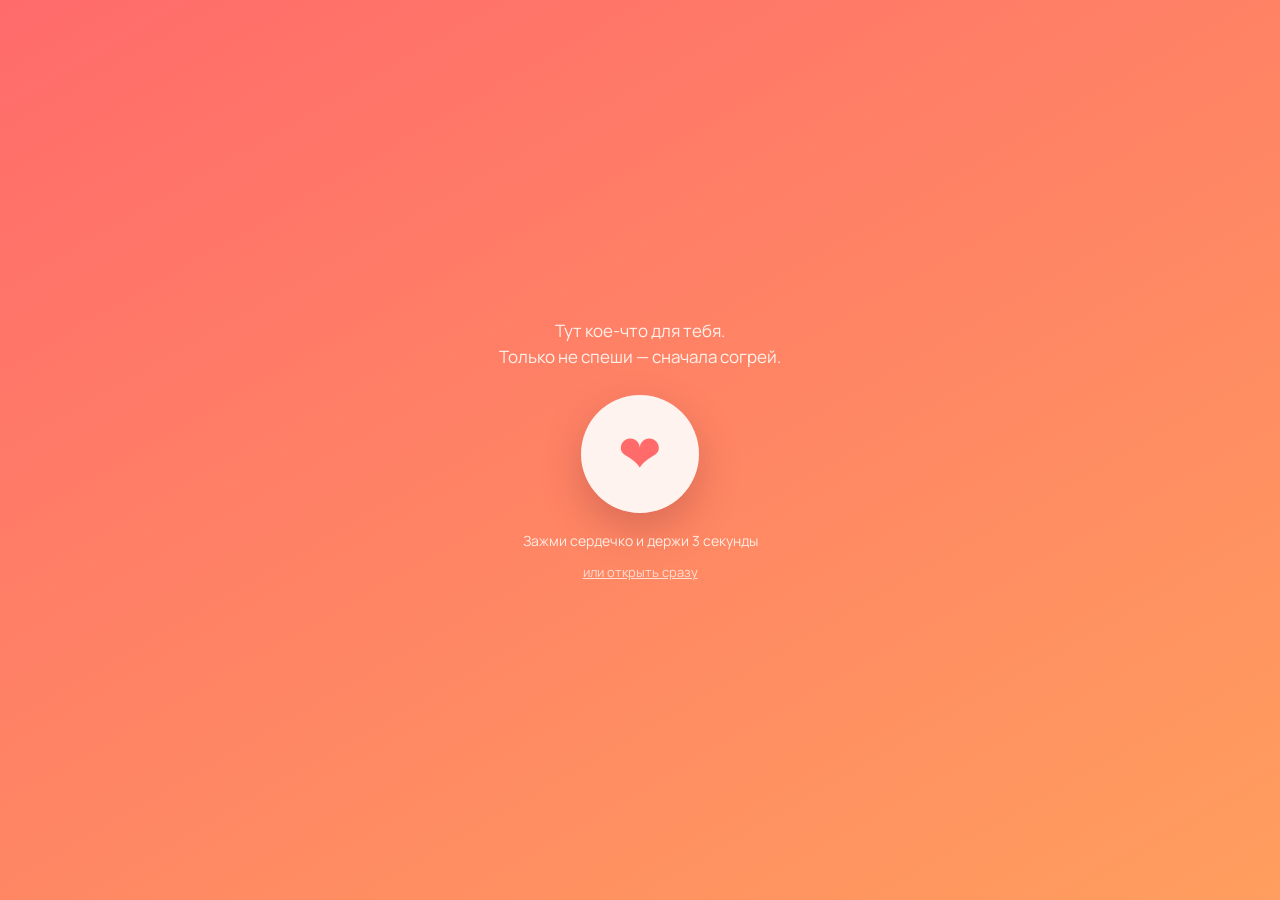
==== index.html @ 7c9bd0fb "Приглашение на свидание: 5 экранов, кнопка «Нет», отправка ответа" ====
<!doctype html>
<html lang="ru">
<head>
<meta charset="utf-8">
<meta name="viewport" content="width=device-width,initial-scale=1,viewport-fit=cover">
<meta name="theme-color" content="#FF6B6B">
<title>У меня к тебе вопрос 💌</title>
<link rel="preconnect" href="https://fonts.googleapis.com">
<link rel="preconnect" href="https://fonts.gstatic.com" crossorigin>
<link href="https://fonts.googleapis.com/css2?family=Caveat:wght@700&family=Manrope:wght@400;600;800&family=Unbounded:wght@600;800&display=swap" rel="stylesheet">
<link rel="stylesheet" href="css/style.css">
</head>
<body>

<div class="bg"><div id="petals" class="petals"></div></div>

<main class="stage">

  <!-- 0. ВСТУПЛЕНИЕ -->
  <section class="screen on" id="s0">
    <div class="intro">
      <p class="lead">Тут кое-что для тебя.<br>Только не спеши — сначала согрей.</p>
      <button class="heart" id="warmHeart" aria-label="Согреть сердечко">❤</button>
      <p class="hint" id="warmHint">Зажми сердечко и держи 3 секунды</p>
      <button class="link" id="skipIntro">или открыть сразу</button>
    </div>
  </section>

  <!-- 1. ПРИГЛАШЕНИЕ -->
  <section class="screen" id="s1">
    <div class="card">
      <div class="photo" id="photoWrap"><img id="photo" alt=""></div>
      <h1 class="q" id="question">Пойдёшь со мной на свидание?</h1>
      <div class="btnrow" id="btnrow">
        <button class="btn yes" id="yesBtn">Да! 😍</button>
        <button class="btn no" id="noBtn">Нет</button>
      </div>
    </div>
  </section>

  <!-- 2. ДАТА И ВРЕМЯ -->
  <section class="screen" id="s2">
    <div class="card">
      <h2 class="step">Когда тебе удобно?</h2>
      <p class="sub">Выбери день и время — подстроюсь под тебя.</p>
      <div class="chips" id="dateChips"></div>
      <div class="chips times" id="timeChips"></div>
      <button class="btn yes wide" id="dateNext" disabled>Дальше →</button>
    </div>
  </section>

  <!-- 3. ЗАНЯТИЕ -->
  <section class="screen" id="s3">
    <div class="card">
      <h2 class="step">И чем займёмся?</h2>
      <p class="sub">Что ближе — то и будет.</p>
      <div class="acts" id="actChips"></div>
      <button class="btn yes wide" id="actNext" disabled>Дальше →</button>
    </div>
  </section>

  <!-- 4. ФИНАЛ -->
  <section class="screen" id="s4">
    <div class="card final">
      <div class="bigemoji">🎉</div>
      <h2 class="step">Ура! Это свидание 💛</h2>
      <p class="finaltext" id="finalText"></p>
      <button class="envelope" id="envelope">
        <span class="envicon">💌</span>
        <span>тут ещё кое-что для тебя</span>
      </button>
      <p class="secret" id="secret"></p>
      <p class="signed">— <span id="signedBy"></span></p>
    </div>
  </section>

</main>

<script src="js/config.js"></script>
<script src="js/app.js"></script>
</body>
</html>
---- css/style.css ----
:root{
  --coral:#FF6B6B; --peach:#FF9E5E; --ink:#3A2A2E; --soft:#7A6266;
  --card:rgba(255,255,255,.86); --line:rgba(58,42,46,.10);
  --grad:linear-gradient(150deg,#FF6B6B,#FF9E5E);
}
*{box-sizing:border-box;-webkit-tap-highlight-color:transparent}
html,body{margin:0;height:100%}
body{
  font-family:Manrope,system-ui,-apple-system,sans-serif;color:var(--ink);
  background:var(--grad);background-attachment:fixed;overflow-x:hidden;
  display:flex;align-items:center;justify-content:center;min-height:100dvh;
}
/* фон и лепестки */
.bg{position:fixed;inset:0;overflow:hidden;pointer-events:none;z-index:0}
.petals span{position:absolute;top:-8vh;font-size:18px;opacity:.85;
  animation:fall linear infinite;will-change:transform}
@keyframes fall{
  0%{transform:translateY(-10vh) rotate(0deg);opacity:0}
  10%{opacity:.9}
  100%{transform:translateY(115vh) rotate(360deg);opacity:0}
}
.stage{position:relative;z-index:1;width:100%;max-width:560px;padding:20px}
.screen{display:none;animation:pop .45s cubic-bezier(.2,.7,.3,1)}
.screen.on{display:block}
@keyframes pop{from{opacity:0;transform:translateY(18px) scale(.97)}to{opacity:1;transform:none}}

/* карточка */
.card{
  background:var(--card);backdrop-filter:blur(14px);-webkit-backdrop-filter:blur(14px);
  border:1px solid rgba(255,255,255,.7);border-radius:28px;
  padding:26px 22px;box-shadow:0 24px 60px rgba(120,40,50,.22);
  text-align:center;position:relative;
}
/* вступление */
.intro{text-align:center;color:#fff8f3;padding:30px 12px}
.lead{font-size:17px;line-height:1.5;opacity:.95;margin:0 0 26px}
.heart{
  width:118px;height:118px;border-radius:50%;border:0;cursor:pointer;
  font-size:52px;color:var(--coral);background:rgba(255,255,255,.9);
  display:inline-flex;align-items:center;justify-content:center;
  box-shadow:0 16px 40px rgba(120,40,50,.28);transition:transform .15s;
  touch-action:none;user-select:none;
}
.heart.warm{animation:warm .5s ease-in-out infinite alternate;color:#FF3D6E}
@keyframes warm{to{transform:scale(1.09);box-shadow:0 16px 54px rgba(255,61,110,.6)}}
.hint{margin:18px 0 10px;font-size:14px;opacity:.9}
.link{background:none;border:0;color:#fff;opacity:.72;font:inherit;font-size:13px;
  text-decoration:underline;cursor:pointer}

/* фото + вопрос */
.photo{margin:-6px auto 16px;max-width:280px;border-radius:20px;overflow:hidden}
.photo img{width:100%;display:block}
.photo:empty,.photo img:not([src]){display:none}
.photo img:not([src]){display:none}
.q{
  font-family:Unbounded,system-ui,sans-serif;font-weight:700;font-size:26px;
  line-height:1.22;margin:6px 0 22px;letter-spacing:-.02em;
}
.btnrow{position:relative;display:flex;gap:12px;justify-content:center;
  align-items:center;min-height:64px;flex-wrap:wrap}
.btn{
  font-family:Manrope,sans-serif;font-weight:800;font-size:16px;border:0;
  border-radius:18px;padding:15px 26px;cursor:pointer;transition:transform .12s,box-shadow .2s;
}
.btn:active{transform:scale(.96)}
.btn.yes{background:var(--grad);color:#fff;box-shadow:0 12px 26px rgba(255,90,90,.42)}
.btn.no{background:#fff;color:var(--soft);border:1.5px solid var(--line);
  box-shadow:0 8px 18px rgba(120,40,50,.10);transition:transform .28s cubic-bezier(.2,.8,.3,1),font-size .28s}
.btn.wide{display:block;width:100%;margin-top:20px}
.btn[disabled]{opacity:.45;pointer-events:none}
.gone{opacity:0!important;pointer-events:none}

/* шаги */
.step{font-family:Unbounded,sans-serif;font-weight:700;font-size:21px;margin:0 0 6px}
.sub{font-size:14px;color:var(--soft);margin:0 0 18px}
.chips{display:flex;flex-wrap:wrap;gap:10px;justify-content:center;margin-bottom:14px}
.chip{
  font:inherit;font-size:15px;font-weight:600;padding:12px 16px;border-radius:14px;
  border:1.5px solid var(--line);background:#fff;color:var(--ink);cursor:pointer;
  transition:.15s;
}
.chip.sel{background:var(--grad);color:#fff;border-color:transparent;
  box-shadow:0 10px 22px rgba(255,90,90,.35)}
.acts{display:grid;gap:10px}
.acts .chip{display:flex;align-items:center;gap:10px;justify-content:center;width:100%}

/* финал */
.bigemoji{font-size:52px;line-height:1;margin-bottom:8px}
.finaltext{font-size:17px;line-height:1.55;margin:8px 0 18px;color:var(--ink)}
.envelope{
  display:inline-flex;align-items:center;gap:9px;font:inherit;font-size:14px;font-weight:700;
  background:#FFF3E9;border:1.5px dashed rgba(255,107,107,.55);color:#C2452F;
  border-radius:16px;padding:12px 16px;cursor:pointer;transition:.2s;
}
.envelope:hover{background:#FFE8DA;transform:translateY(-1px)}
.envelope.open{pointer-events:none;opacity:.5}
.secret{
  display:none;font-family:Caveat,cursive;font-size:22px;line-height:1.35;
  color:#B23A48;margin:14px 6px 0;
}
.secret.show{display:block;animation:pop .5s}
.signed{font-family:Caveat,cursive;font-size:20px;color:var(--soft);margin:16px 0 0}

/* летящие сердечки при «Да» */
.flying{position:fixed;pointer-events:none;z-index:99;font-size:26px;
  animation:fly 1.15s cubic-bezier(.2,.7,.3,1) forwards}
@keyframes fly{
  0%{opacity:1;transform:translate(-50%,-50%) scale(.4)}
  100%{opacity:0;transform:translate(calc(-50% + var(--dx)),calc(-50% + var(--dy))) scale(1.3)}
}
@media(max-width:400px){
  .q{font-size:22px}
  .card{padding:22px 16px;border-radius:22px}
}
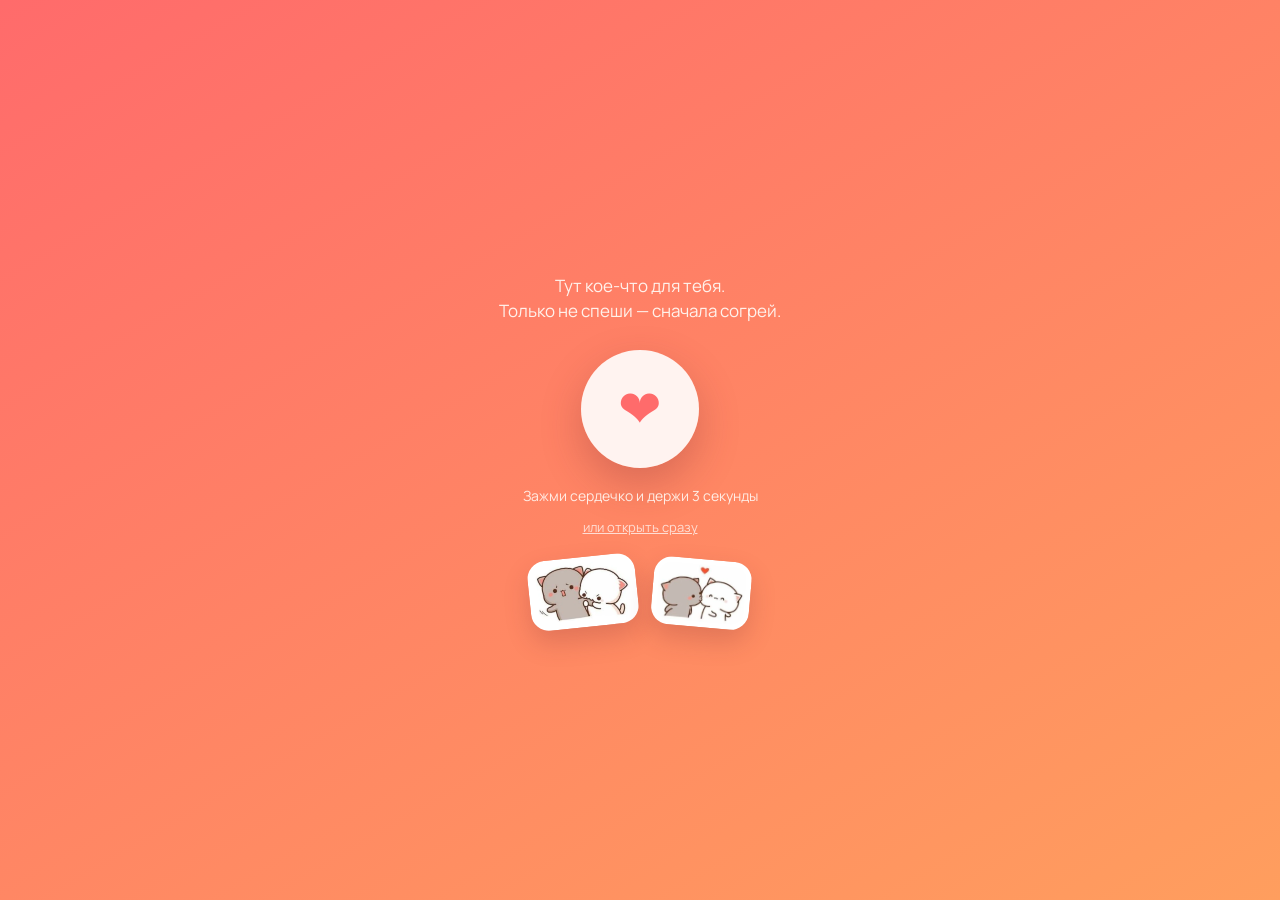
==== commit 940ba52f: "Котики на экране входа и на финале - scripts/crop_cats.py: нарезка присланной картинки на 4 файла 2x" ====
--- a/index.html
+++ b/index.html
@@ -9,6 +9,7 @@
 <link rel="preconnect" href="https://fonts.gstatic.com" crossorigin>
 <link href="https://fonts.googleapis.com/css2?family=Caveat:wght@700&family=Manrope:wght@400;600;800&family=Unbounded:wght@600;800&display=swap" rel="stylesheet">
 <link rel="stylesheet" href="css/style.css">
+<link rel="stylesheet" href="css/vibe.css">
 </head>
 <body>
 
@@ -23,6 +24,10 @@
       <button class="heart" id="warmHeart" aria-label="Согреть сердечко">❤</button>
       <p class="hint" id="warmHint">Зажми сердечко и держи 3 секунды</p>
       <button class="link" id="skipIntro">или открыть сразу</button>
+      <div class="cats" id="cats">
+        <img class="cat-sticker" src="img/cat-play.webp" alt="" width="368" height="226">
+        <img class="cat-sticker" src="img/cat-love.webp" alt="" width="418" height="276">
+      </div>
     </div>
   </section>
 
@@ -70,6 +75,7 @@
         <span>тут ещё кое-что для тебя</span>
       </button>
       <p class="secret" id="secret"></p>
+      <img class="cat-sticker cat-final" src="img/cat-lie.webp" alt="" width="346" height="308">
       <p class="signed">— <span id="signedBy"></span></p>
     </div>
   </section>
@@ -77,6 +83,7 @@
 </main>
 
 <script src="js/config.js"></script>
+<script src="js/params.js"></script>
 <script src="js/app.js"></script>
 </body>
 </html>
--- a/css/style.css
+++ b/css/style.css
@@ -112,3 +112,33 @@
   .q{font-size:22px}
   .card{padding:22px 16px;border-radius:22px}
 }
+
+/* ---------- котики-стикеры ---------- */
+.cats{
+  display:flex;justify-content:center;align-items:flex-end;gap:10px;
+  margin-top:20px;pointer-events:none;
+}
+.cat-sticker{
+  display:block;width:108px;height:auto;padding:5px;background:#fff;border-radius:18px;
+  box-shadow:0 12px 26px rgba(120,40,50,.22);
+  transform-origin:50% 90%;
+  animation:catFloat 6s ease-in-out infinite;
+}
+.cats .cat-sticker:nth-child(1){transform:rotate(-6deg)}
+.cats .cat-sticker:nth-child(2){transform:rotate(5deg);animation-delay:-3s;width:98px}
+@keyframes catFloat{
+  0%,100%{translate:0 0}
+  50%{translate:0 -7px}
+}
+.cat-final{
+  margin:18px auto 0;width:120px;rotate:-3deg;
+  animation-delay:-1.5s;
+}
+@media(max-width:400px){
+  .cat-sticker{width:104px}
+  .cats .cat-sticker:nth-child(2){width:96px}
+  .cat-final{width:110px}
+}
+@media(prefers-reduced-motion:reduce){
+  .cat-sticker{animation:none}
+}
--- a/css/vibe.css
+++ b/css/vibe.css
@@ -0,0 +1,29 @@
+/* Темы-вайбы и шрифтовые варианты для приглашения.
+   Значения переменных ставит js/params.js на <html>; здесь только шрифтовые режимы. */
+
+html[data-font="geo"] .q,
+html[data-font="geo"] .step { font-family: Unbounded, system-ui, sans-serif; font-weight: 700; }
+
+html[data-font="script"] .q,
+html[data-font="script"] .step {
+  font-family: Caveat, cursive; font-weight: 700; letter-spacing: 0;
+  font-size: 34px; line-height: 1.15;
+}
+html[data-font="script"] .q { font-size: 36px; }
+
+html[data-font="serif"] .q,
+html[data-font="serif"] .step {
+  font-family: Georgia, 'Times New Roman', serif; font-weight: 700;
+  letter-spacing: -.01em;
+}
+
+/* тёмные вайбы: карточка и текст читаются на тёмном фоне */
+html[data-dark="1"] body { color: #f7f2ea; }
+html[data-dark="1"] .card { background: rgba(24, 20, 34, .72); border-color: rgba(255, 255, 255, .12); }
+html[data-dark="1"] .q, html[data-dark="1"] .step, html[data-dark="1"] .finaltext { color: #fdf9f3; }
+html[data-dark="1"] .sub, html[data-dark="1"] .signed { color: #c9c1d6; }
+html[data-dark="1"] .chip { background: rgba(255, 255, 255, .1); color: #f7f2ea; border-color: rgba(255, 255, 255, .18); }
+html[data-dark="1"] .btn.no { background: rgba(255, 255, 255, .12); color: #efe9f5; border-color: rgba(255, 255, 255, .2); }
+html[data-dark="1"] .envelope { background: rgba(255, 255, 255, .1); color: #ffd9c2; border-color: rgba(255, 200, 160, .5); }
+html[data-dark="1"] .secret { color: #ffc9b0; }
+html[data-dark="1"] .intro { color: #fff6ef; }
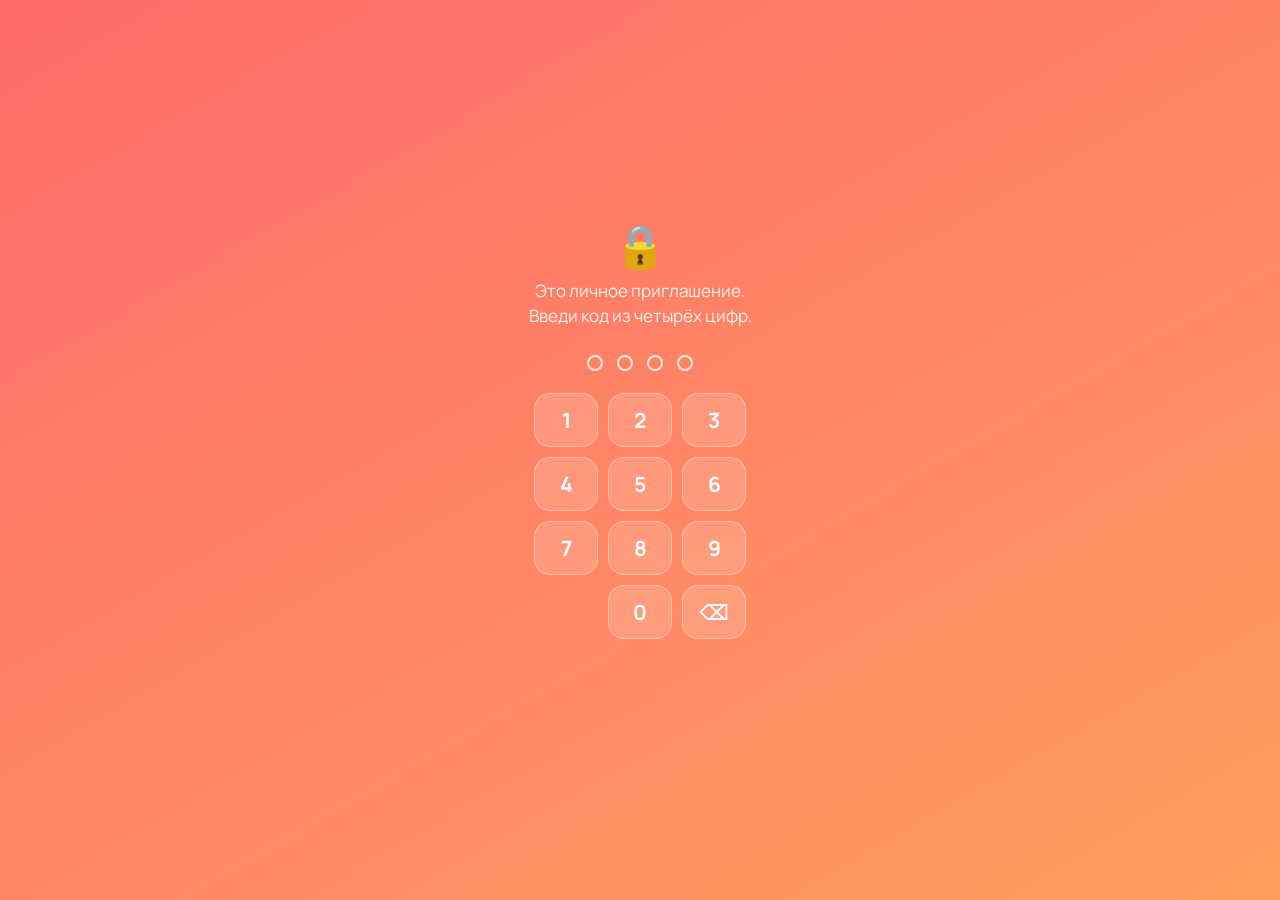
==== commit 685912f9: "PIN-код 2310, новые кнопки, второе фото на утро и видео на финале - PIN-экран с клавиатурой (config." ====
--- a/index.html
+++ b/index.html
@@ -17,8 +17,32 @@
 
 <main class="stage">
 
-  <!-- 0. ВСТУПЛЕНИЕ -->
-  <section class="screen on" id="s0">
+  <!-- 0. КОД ДОСТУПА -->
+  <section class="screen on" id="sPin">
+    <div class="intro pinwrap">
+      <div class="pinlock">🔒</div>
+      <p class="lead">Это личное приглашение.<br>Введи код из четырёх цифр.</p>
+      <div class="pindots" id="pinDots"><i></i><i></i><i></i><i></i></div>
+      <div class="keypad" id="keypad">
+        <button type="button" data-k="1">1</button>
+        <button type="button" data-k="2">2</button>
+        <button type="button" data-k="3">3</button>
+        <button type="button" data-k="4">4</button>
+        <button type="button" data-k="5">5</button>
+        <button type="button" data-k="6">6</button>
+        <button type="button" data-k="7">7</button>
+        <button type="button" data-k="8">8</button>
+        <button type="button" data-k="9">9</button>
+        <span class="keyspace"></span>
+        <button type="button" data-k="0">0</button>
+        <button type="button" data-k="del" aria-label="Стереть">⌫</button>
+      </div>
+      <p class="hint" id="pinHint"></p>
+    </div>
+  </section>
+
+  <!-- ВСТУПЛЕНИЕ -->
+  <section class="screen" id="s0">
     <div class="intro">
       <p class="lead">Тут кое-что для тебя.<br>Только не спеши — сначала согрей.</p>
       <button class="heart" id="warmHeart" aria-label="Согреть сердечко">❤</button>
@@ -43,32 +67,52 @@
     </div>
   </section>
 
-  <!-- 2. ДАТА И ВРЕМЯ -->
+  <!-- 2. КАК ПРОВЕДЁМ ВЕЧЕР -->
   <section class="screen" id="s2">
     <div class="card">
-      <h2 class="step">Когда тебе удобно?</h2>
-      <p class="sub">Выбери день и время — подстроюсь под тебя.</p>
-      <div class="chips" id="dateChips"></div>
-      <div class="chips times" id="timeChips"></div>
-      <button class="btn yes wide" id="dateNext" disabled>Дальше →</button>
+      <h2 class="step" id="evenTitle">Как бы ты хотела провести вечер?</h2>
+      <p class="sub" id="evenSub">Выбери — подстроюсь под тебя.</p>
+      <div class="acts" id="evenChips"></div>
     </div>
   </section>
 
-  <!-- 3. ЗАНЯТИЕ -->
+  <!-- 3. ВЕТКА: кафе или дома -->
   <section class="screen" id="s3">
     <div class="card">
-      <h2 class="step">И чем займёмся?</h2>
-      <p class="sub">Что ближе — то и будет.</p>
-      <div class="acts" id="actChips"></div>
-      <button class="btn yes wide" id="actNext" disabled>Дальше →</button>
+      <h2 class="step" id="bTitle"></h2>
+      <p class="sub" id="bSub"></p>
+      <div class="acts" id="bChips"></div>
+      <div class="ownwrap" id="ownWrap" hidden>
+        <input class="owninput" id="ownInput" type="text" maxlength="80">
+      </div>
+      <button class="btn yes wide" id="bNext" disabled>Дальше →</button>
     </div>
   </section>
 
-  <!-- 4. ФИНАЛ -->
+  <!-- 4. УТРО СУББОТЫ -->
   <section class="screen" id="s4">
+    <div class="card">
+      <div class="scene-row">
+        <img class="scene" id="saturdayPic" src="img/saturday.webp" alt="Утро субботы" width="585" height="544">
+        <img class="scene" id="saturdayPic2" src="img/saturday2.webp" alt="" width="720" height="720">
+      </div>
+      <h2 class="step" id="mTitle">Утро субботы. Завтрак?</h2>
+      <p class="sub" id="mSub">Можно всё сразу.</p>
+      <div class="acts" id="mChips"></div>
+      <div class="ownwrap" id="mOwnWrap" hidden>
+        <input class="owninput" id="mOwnInput" type="text" maxlength="80">
+      </div>
+      <button class="btn yes wide" id="mNext" disabled>Дальше →</button>
+    </div>
+  </section>
+
+  <!-- 5. ФИНАЛ -->
+  <section class="screen" id="s5">
     <div class="card final">
       <div class="bigemoji">🎉</div>
       <h2 class="step">Ура! Это свидание 💛</h2>
+      <video class="final-video" id="finalVideo" src="video/ura.mp4" poster="video/ura-poster.jpg"
+             width="576" height="1024" autoplay muted loop playsinline preload="metadata"></video>
       <p class="finaltext" id="finalText"></p>
       <button class="envelope" id="envelope">
         <span class="envicon">💌</span>
--- a/css/style.css
+++ b/css/style.css
@@ -82,7 +82,59 @@
 .chip.sel{background:var(--grad);color:#fff;border-color:transparent;
   box-shadow:0 10px 22px rgba(255,90,90,.35)}
 .acts{display:grid;gap:10px}
-.acts .chip{display:flex;align-items:center;gap:10px;justify-content:center;width:100%}
+.acts .chip{display:flex;flex-direction:column;align-items:center;justify-content:center;
+  gap:2px;width:100%;min-height:62px;padding:10px 14px}
+.acts .chip .emo{font-size:30px;line-height:1.05}
+.acts .chip .lbl{font-size:15.5px;font-weight:600;line-height:1.2}
+/* свой вариант */
+.ownwrap{margin-top:10px}
+.owninput{
+  width:100%;font:inherit;font-size:15px;font-weight:600;padding:13px 16px;border-radius:14px;
+  border:1.5px solid var(--line);background:#fff;color:var(--ink);text-align:center;
+}
+.owninput:focus{outline:none;border-color:var(--coral)}
+
+/* ---------- экран кода доступа ---------- */
+.pinwrap{padding:26px 12px 18px}
+.pinlock{font-size:42px;line-height:1;margin-bottom:12px}
+.pindots{display:flex;gap:14px;justify-content:center;margin:2px 0 22px}
+.pindots i{
+  width:16px;height:16px;border-radius:50%;display:block;
+  border:2px solid rgba(255,255,255,.8);transition:background .15s,transform .15s;
+}
+.pindots i.fill{background:#fff;transform:scale(1.08)}
+.pindots.shake{animation:pinShake .45s cubic-bezier(.3,.8,.4,1)}
+@keyframes pinShake{
+  20%{transform:translateX(-8px)}40%{transform:translateX(8px)}
+  60%{transform:translateX(-5px)}80%{transform:translateX(4px)}
+}
+.keypad{display:grid;grid-template-columns:repeat(3,64px);gap:10px;justify-content:center}
+.keypad button{
+  font:inherit;font-size:21px;font-weight:700;color:#fff;height:54px;cursor:pointer;
+  background:rgba(255,255,255,.16);border:1.5px solid rgba(255,255,255,.38);border-radius:16px;
+  -webkit-backdrop-filter:blur(6px);backdrop-filter:blur(6px);
+  transition:transform .12s,background .15s;
+}
+.keypad button:active{transform:scale(.95);background:rgba(255,255,255,.32)}
+.keyspace{display:block}
+.pinwrap .hint{min-height:20px;margin-top:16px}
+
+/* картинки-сцены на шаге «утро субботы» */
+.scene-row{display:flex;gap:8px;justify-content:center;align-items:center;margin:0 auto 14px}
+.scene-row .scene{
+  display:block;width:46%;height:auto;max-width:150px;border-radius:16px;
+  box-shadow:0 14px 30px rgba(120,40,50,.2);
+}
+
+/* видео на финале */
+.final-video{
+  display:block;width:100%;height:auto;max-width:230px;margin:12px auto 4px;
+  border-radius:18px;background:#000;box-shadow:0 16px 34px rgba(120,40,50,.25);
+}
+@media(max-width:400px){
+  .final-video{max-width:200px}
+  .scene-row .scene{max-width:132px;border-radius:14px}
+}
 
 /* финал */
 .bigemoji{font-size:52px;line-height:1;margin-bottom:8px}
--- a/css/vibe.css
+++ b/css/vibe.css
@@ -27,3 +27,5 @@
 html[data-dark="1"] .envelope { background: rgba(255, 255, 255, .1); color: #ffd9c2; border-color: rgba(255, 200, 160, .5); }
 html[data-dark="1"] .secret { color: #ffc9b0; }
 html[data-dark="1"] .intro { color: #fff6ef; }
+html[data-dark="1"] .owninput { background: rgba(255,255,255,.1); color: #f7f2ea; border-color: rgba(255,255,255,.18); }
+html[data-dark="1"] .owninput::placeholder { color: #b9b0c6; }
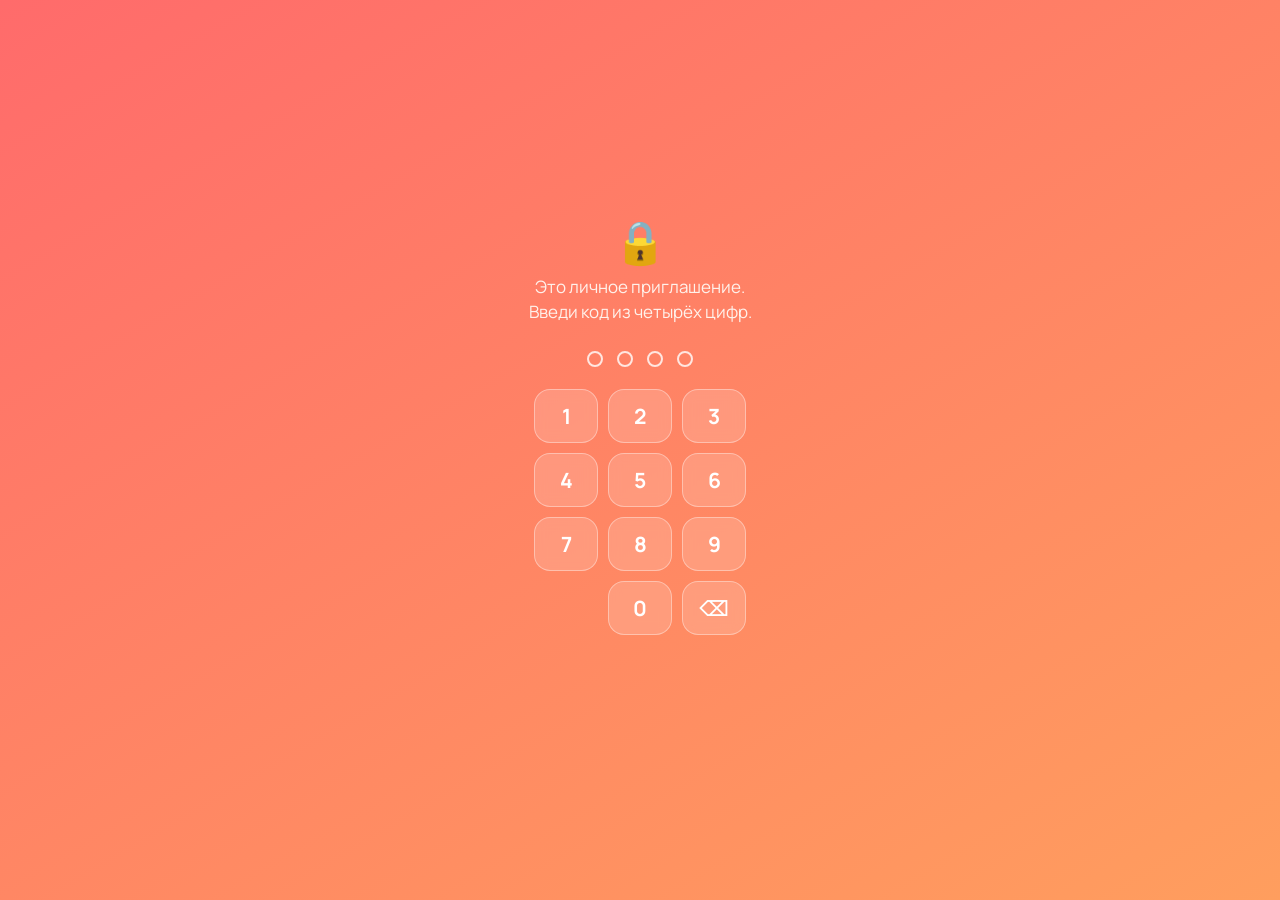
==== commit 8f22cfeb: "Мобильная адаптация + три тапа вместо зажатия + мягкие анимации - интро: убраны «зажми и держи 3 сек" ====
--- a/index.html
+++ b/index.html
@@ -45,9 +45,9 @@
   <section class="screen" id="s0">
     <div class="intro">
       <p class="lead">Тут кое-что для тебя.<br>Только не спеши — сначала согрей.</p>
-      <button class="heart" id="warmHeart" aria-label="Согреть сердечко">❤</button>
-      <p class="hint" id="warmHint">Зажми сердечко и держи 3 секунды</p>
-      <button class="link" id="skipIntro">или открыть сразу</button>
+      <button class="heart" id="warmHeart" aria-label="Нажми на сердечко три раза">❤</button>
+      <div class="heartdots" id="heartDots"><i></i><i></i><i></i></div>
+      <p class="hint" id="warmHint">Нажми три раза на сердечко</p>
       <div class="cats" id="cats">
         <img class="cat-sticker" src="img/cat-play.webp" alt="" width="368" height="226">
         <img class="cat-sticker" src="img/cat-love.webp" alt="" width="418" height="276">
@@ -86,6 +86,19 @@
         <input class="owninput" id="ownInput" type="text" maxlength="80">
       </div>
       <button class="btn yes wide" id="bNext" disabled>Дальше →</button>
+    </div>
+  </section>
+
+  <!-- 3b. ЕДА (только если ужинаем дома) -->
+  <section class="screen" id="sDinner">
+    <div class="card">
+      <h2 class="step" id="dTitle"></h2>
+      <p class="sub" id="dSub"></p>
+      <div class="acts" id="dChips"></div>
+      <div class="ownwrap" id="dOwnWrap" hidden>
+        <input class="owninput" id="dOwnInput" type="text" maxlength="80">
+      </div>
+      <button class="btn yes wide" id="dNext" disabled>Дальше →</button>
     </div>
   </section>
 
--- a/css/style.css
+++ b/css/style.css
@@ -9,6 +9,8 @@
   font-family:Manrope,system-ui,-apple-system,sans-serif;color:var(--ink);
   background:var(--grad);background-attachment:fixed;overflow-x:hidden;
   display:flex;align-items:center;justify-content:center;min-height:100dvh;
+  padding:env(safe-area-inset-top,0px) 0 env(safe-area-inset-bottom,0px);
+  -webkit-text-size-adjust:100%;
 }
 /* фон и лепестки */
 .bg{position:fixed;inset:0;overflow:hidden;pointer-events:none;z-index:0}
@@ -19,10 +21,10 @@
   10%{opacity:.9}
   100%{transform:translateY(115vh) rotate(360deg);opacity:0}
 }
-.stage{position:relative;z-index:1;width:100%;max-width:560px;padding:20px}
-.screen{display:none;animation:pop .45s cubic-bezier(.2,.7,.3,1)}
+.stage{position:relative;z-index:1;width:100%;max-width:560px;padding:22px 16px 30px}
+.screen{display:none;animation:softIn .62s cubic-bezier(.22,.8,.3,1) both}
 .screen.on{display:block}
-@keyframes pop{from{opacity:0;transform:translateY(18px) scale(.97)}to{opacity:1;transform:none}}
+@keyframes softIn{from{opacity:0;transform:translateY(14px) scale(.985)}to{opacity:1;transform:none}}
 
 /* карточка */
 .card{
@@ -41,8 +43,24 @@
   box-shadow:0 16px 40px rgba(120,40,50,.28);transition:transform .15s;
   touch-action:none;user-select:none;
 }
-.heart.warm{animation:warm .5s ease-in-out infinite alternate;color:#FF3D6E}
-@keyframes warm{to{transform:scale(1.09);box-shadow:0 16px 54px rgba(255,61,110,.6)}}
+.heart.bump{animation:bump .38s cubic-bezier(.34,1.4,.5,1)}
+@keyframes bump{
+  0%{transform:scale(1)}
+  35%{transform:scale(1.14)}
+  70%{transform:scale(.97)}
+  100%{transform:scale(1)}
+}
+.heart.done{animation:doneGlow .6s ease-out forwards}
+@keyframes doneGlow{
+  to{box-shadow:0 18px 60px rgba(255,61,110,.65);transform:scale(1.06);color:#FF3D6E}
+}
+/* три точки-индикатора под сердечком */
+.heartdots{display:flex;gap:10px;justify-content:center;margin:18px 0 2px}
+.heartdots i{
+  width:11px;height:11px;border-radius:50%;display:block;
+  border:2px solid rgba(255,255,255,.75);transition:background .28s ease,transform .28s ease,border-color .28s ease;
+}
+.heartdots i.on{background:#fff;border-color:#fff;transform:scale(1.12)}
 .hint{margin:18px 0 10px;font-size:14px;opacity:.9}
 .link{background:none;border:0;color:#fff;opacity:.72;font:inherit;font-size:13px;
   text-decoration:underline;cursor:pointer}
@@ -77,7 +95,9 @@
 .chip{
   font:inherit;font-size:15px;font-weight:600;padding:12px 16px;border-radius:14px;
   border:1.5px solid var(--line);background:#fff;color:var(--ink);cursor:pointer;
-  transition:.15s;
+  transition:background .22s ease,color .2s ease,border-color .22s ease,
+             box-shadow .24s cubic-bezier(.22,.8,.3,1),transform .24s cubic-bezier(.22,.8,.3,1);
+  -webkit-tap-highlight-color:transparent;
 }
 .chip.sel{background:var(--grad);color:#fff;border-color:transparent;
   box-shadow:0 10px 22px rgba(255,90,90,.35)}
@@ -120,9 +140,9 @@
 .pinwrap .hint{min-height:20px;margin-top:16px}
 
 /* картинки-сцены на шаге «утро субботы» */
-.scene-row{display:flex;gap:8px;justify-content:center;align-items:center;margin:0 auto 14px}
+.scene-row{display:flex;gap:8px;justify-content:center;align-items:center;margin:2px auto 14px}
 .scene-row .scene{
-  display:block;width:46%;height:auto;max-width:150px;border-radius:16px;
+  display:block;width:45%;height:auto;max-width:140px;border-radius:16px;
   box-shadow:0 14px 30px rgba(120,40,50,.2);
 }
 
@@ -150,7 +170,7 @@
   display:none;font-family:Caveat,cursive;font-size:22px;line-height:1.35;
   color:#B23A48;margin:14px 6px 0;
 }
-.secret.show{display:block;animation:pop .5s}
+.secret.show{display:block;animation:softIn .55s cubic-bezier(.22,.8,.3,1)}
 .signed{font-family:Caveat,cursive;font-size:20px;color:var(--soft);margin:16px 0 0}
 
 /* летящие сердечки при «Да» */
@@ -194,3 +214,34 @@
 @media(prefers-reduced-motion:reduce){
   .cat-sticker{animation:none}
 }
+
+/* ---------- мобильная адаптация (телефон — главный экран) ---------- */
+@media(max-width:600px){
+  /* контент на телефоне длиннее экрана: прижимаем к верху, иначе верх обрезается */
+  body{align-items:flex-start}
+  .stage{padding:calc(16px + env(safe-area-inset-top,0px)) 14px calc(22px + env(safe-area-inset-bottom,0px))}
+  .card{padding:20px 15px;border-radius:24px}
+  /* кнопки-опции компактнее — больше помещается без прокрутки */
+  .acts{gap:8px}
+  .acts .chip{min-height:56px;padding:8px 12px}
+  .acts .chip .emo{font-size:26px}
+  .acts .chip .lbl{font-size:15px}
+  .row{gap:8px}
+  .scene-row{margin:0 auto 12px}
+  .scene-row .scene{max-width:128px;border-radius:14px}
+  .cat-sticker{width:100px}
+  .cats .cat-sticker:nth-child(2){width:92px}
+  .heart{width:104px;height:104px;font-size:46px}
+  .lead{font-size:16px;margin-bottom:22px}
+  .heartdots{margin:16px 0 0}
+  .hint{margin:14px 0 8px;font-size:13.5px}
+  .q{font-size:23px;line-height:1.25}
+  .step{font-size:20px}
+  .btn.yes.wide{margin-top:16px;padding:14px 20px}
+  .final-video{max-width:190px}
+}
+
+@media(prefers-reduced-motion:reduce){
+  .screen{animation:none}
+  .petals span{animation:none}
+}
